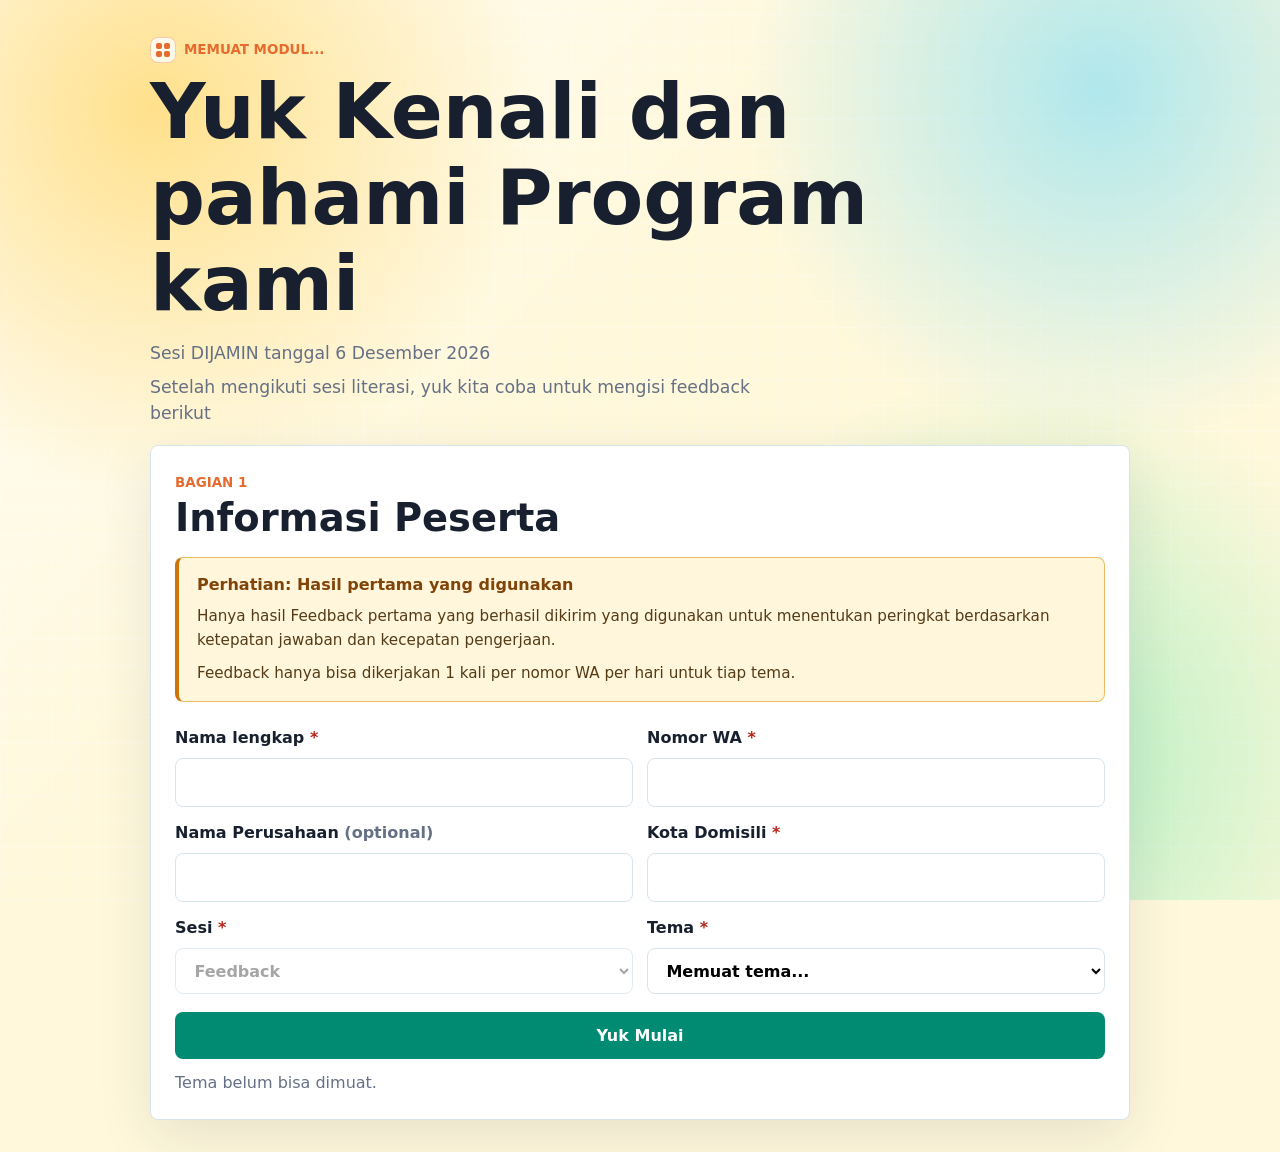
==== feedback.html @ 4ffc114e "Ganti URL Apps Script ke deployment baru" ====
<!doctype html>
<html lang="id" translate="no">
  <head>
    <meta charset="UTF-8" />
    <meta name="google" content="notranslate" />
    <meta name="viewport" content="width=device-width, initial-scale=1.0" />
    <title>Belajar Bersama Pemahaman Program</title>
    <link rel="stylesheet" href="./style.css?v=20261120-alert" />
  </head>
  <body>
    <main class="shell">
      <section class="intro" aria-labelledby="app-title">
        <div>
          <div class="module-title-row">
            <a class="dashboard-link" href="./hasil.html" aria-label="Buka hasil pengukuran">
              <span class="dashboard-icon" aria-hidden="true">
                <span></span>
                <span></span>
                <span></span>
                <span></span>
              </span>
            </a>
            <p class="eyebrow" id="active-module-label">Memuat modul...</p>
          </div>
          <h1 id="app-title">Yuk Kenali dan pahami Program kami</h1>
          <p class="lede session-date" id="session-date">Sesi DIJAMIN</p>
          <p class="lede followup-copy">
            Setelah mengikuti sesi literasi, yuk kita coba untuk mengisi feedback berikut
          </p>
        </div>
      </section>

      <section class="panel" id="participant-panel" aria-labelledby="participant-title">
        <div class="section-heading">
          <span class="section-number">Bagian 1</span>
          <h2 id="participant-title">Informasi Peserta</h2>
        </div>

        <aside class="feedback-policy" role="note" aria-labelledby="feedback-policy-title">
          <h3 id="feedback-policy-title">Perhatian: Hasil pertama yang digunakan</h3>
          <p>
            Hanya hasil Feedback pertama yang berhasil dikirim yang digunakan untuk menentukan
            peringkat berdasarkan ketepatan jawaban dan kecepatan pengerjaan.
          </p>
          <p>
            Feedback hanya bisa dikerjakan 1 kali per nomor WA per hari untuk tiap tema.
          </p>
        </aside>

        <form id="participant-form" class="participant-form">
          <div class="field-grid">
            <label>
              <span>Nama lengkap <strong>*</strong></span>
              <input id="full-name" name="fullName" type="text" autocomplete="name" required />
            </label>

            <label>
              <span>Nomor WA <strong>*</strong></span>
              <input
                id="whatsapp-number"
                name="whatsappNumber"
                type="tel"
                inputmode="tel"
                autocomplete="tel"
                required
              />
            </label>

            <label>
              <span>Nama Perusahaan <em>(optional)</em></span>
              <input id="company-name" name="companyName" type="text" autocomplete="organization" />
            </label>

            <label>
              <span>Kota Domisili <strong>*</strong></span>
              <input id="domicile" name="domicile" type="text" autocomplete="address-level2" required />
            </label>


            <label>
              <span>Sesi <strong>*</strong></span>
              <select id="test-session" name="testSession" required disabled>
                <option value="">Pilih sesi</option>
                <option value="Absensi">Absensi</option>
                <option value="Feedback" selected>Feedback</option>
              </select>
            </label>

            <label>
              <span>Tema <strong>*</strong></span>
              <select id="test-theme" name="testTheme" required>
                <option value="">Memuat tema...</option>
              </select>
            </label>
          </div>

          <button id="start-button" type="submit">Yuk Mulai</button>
        </form>

        <p id="bank-status" class="hint">Bahan pemahaman sedang dimuat.</p>
      </section>

      <section class="panel hidden" id="quiz-panel" aria-live="polite">
        <div class="section-heading">
          <span class="section-number">Bagian 2</span>
          <h2>Bahan Pemahaman</h2>
        </div>

        <div class="quiz-topline">
          <div>
            <span id="question-count">Butir 1 dari 1</span>
            <p id="question-module" class="module-name"></p>
          </div>
          <div class="timer-box" aria-live="polite">
            <span>Sisa waktu</span>
            <strong id="timer-display">00:00</strong>
          </div>
        </div>

        <p class="quiz-rule">Waktu tiap butir terbatas dan butir tidak bisa diulang. Jangan keluar dari halaman ini. Ekstensi browser (termasuk asisten AI) harus dimatikan.</p>

        <form id="quiz-form">
          <fieldset>
            <legend id="question-text"></legend>
            <div id="answer-options" class="options"></div>
          </fieldset>

          <div class="actions">
            <button id="next-button" type="submit">Lanjut</button>
          </div>
        </form>
      </section>

      <section class="panel hidden" id="result-panel" aria-live="polite">
        <div class="result-head">
          <p class="eyebrow">Ringkasan pemahaman</p>
          <h2 id="result-title">Hasil Anda</h2>
          <div id="participant-summary" class="participant-summary"></div>
          <p id="result-summary"></p>
          <p id="duration-summary" class="duration-summary"></p>
          <p class="official-results-note">
            Skor dan waktu resmi dihitung oleh server. Peserta yang keluar dari halaman quiz
            lebih dari 2 kali tidak masuk peringkat.
          </p>
          <p id="submit-status" class="submit-status"></p>
        </div>
        <div id="review-list" class="review-list"></div>
        <button id="close-button" type="button">Close</button>
      </section>

      <div id="message" class="message hidden" role="status"></div>
    </main>

    <script src="./app.js?v=20261120-endpoint2"></script>
  </body>
</html>
---- style.css ----
:root {
  color-scheme: light;
  --bg: #fff8db;
  --text: #18202f;
  --muted: #667085;
  --panel: #ffffff;
  --line: #d6e4ee;
  --primary: #008b72;
  --primary-dark: #006555;
  --primary-soft: #e1faf2;
  --accent: #e56b2f;
  --danger: #b42318;
  --success: #157a45;
  --shadow: 0 18px 55px rgba(28, 39, 66, 0.1);
}

* {
  box-sizing: border-box;
}

body {
  margin: 0;
  min-height: 100vh;
  background:
    radial-gradient(circle at 12% 12%, rgba(255, 214, 102, 0.72), transparent 28%),
    radial-gradient(circle at 86% 10%, rgba(89, 213, 255, 0.48), transparent 26%),
    radial-gradient(circle at 80% 84%, rgba(92, 230, 164, 0.48), transparent 30%),
    linear-gradient(135deg, rgba(255, 255, 255, 0.78), transparent 42%),
    repeating-linear-gradient(
      0deg,
      rgba(255, 255, 255, 0.28) 0,
      rgba(255, 255, 255, 0.28) 1px,
      transparent 1px,
      transparent 26px
    ),
    repeating-linear-gradient(
      90deg,
      rgba(255, 255, 255, 0.22) 0,
      rgba(255, 255, 255, 0.22) 1px,
      transparent 1px,
      transparent 26px
    ),
    var(--bg);
  background-attachment: fixed;
  color: var(--text);
  font-family:
    Inter, ui-sans-serif, system-ui, -apple-system, BlinkMacSystemFont, "Segoe UI", sans-serif;
  font-size: 16px;
  line-height: 1.5;
}

button,
input,
select {
  font: inherit;
}

button {
  min-height: 44px;
  border: 0;
  border-radius: 8px;
  background: var(--primary);
  color: white;
  cursor: pointer;
  font-weight: 700;
  padding: 0.72rem 1rem;
}

a.page-link {
  display: inline-flex;
  min-height: 34px;
  align-items: center;
  justify-content: center;
  border: 1px solid var(--line);
  border-radius: 8px;
  background: rgba(255, 255, 255, 0.82);
  color: var(--text);
  font-weight: 800;
  font-size: 0.84rem;
  padding: 0.42rem 0.7rem;
  text-decoration: none;
}

.nav-button {
  border: 1px solid var(--line);
}

a.page-link:hover {
  border-color: var(--primary);
  background: var(--primary-soft);
  color: var(--primary-dark);
}

.page-actions {
  display: grid;
  gap: 10px;
  align-self: start;
  justify-items: start;
}

.top-menu-bar {
  display: flex;
  flex-wrap: wrap;
  align-items: center;
  justify-content: flex-start;
  gap: 8px;
  margin-bottom: 18px;
  padding: 8px;
  border: 1px solid var(--line);
  border-radius: 8px;
  background: rgba(255, 255, 255, 0.72);
  box-shadow: 0 10px 30px rgba(28, 39, 66, 0.07);
}

.top-menu-bar .icon-link {
  flex: 0 0 auto;
}

.top-menu-bar .nav-button {
  width: auto;
}

.nav-button[data-end-session] {
  border-color: #ef4444;
  background: #dc2626;
  color: #ffffff;
}

.nav-button[data-end-session]:hover {
  border-color: #b91c1c;
  background: #b91c1c;
  color: #ffffff;
}

a.page-link-accent {
  border-color: rgba(229, 107, 47, 0.32);
  background: rgba(255, 255, 255, 0.82);
  color: var(--accent);
}

a.page-link-accent:hover {
  border-color: var(--accent);
  background: #fff4e7;
  color: #c8511f;
}

.icon-link {
  width: auto;
  min-width: 116px;
  min-height: 36px;
  justify-content: flex-start;
  gap: 8px;
  padding: 0 10px;
}

.nav-label {
  color: inherit;
  font-size: 0.78rem;
  font-weight: 850;
  line-height: 1;
}

.form-icon {
  position: relative;
  width: 16px;
  height: 20px;
  border: 2px solid currentColor;
  border-radius: 3px;
}

.form-icon::before,
.form-icon::after {
  position: absolute;
  right: 3px;
  left: 3px;
  height: 2px;
  border-radius: 99px;
  background: currentColor;
  content: "";
}

.form-icon::before {
  top: 5px;
}

.form-icon::after {
  top: 11px;
}

.leaderboard-icon {
  display: grid;
  width: 19px;
  height: 18px;
  grid-template-columns: repeat(3, 1fr);
  gap: 3px;
  align-items: end;
}

.leaderboard-icon i {
  display: block;
  border-radius: 2px 2px 0 0;
  background: currentColor;
}

.leaderboard-icon i:nth-child(1) {
  height: 10px;
}

.leaderboard-icon i:nth-child(2) {
  height: 18px;
}

.leaderboard-icon i:nth-child(3) {
  height: 13px;
}

.feedback-icon {
  position: relative;
  width: 20px;
  height: 16px;
  border: 2px solid currentColor;
  border-radius: 4px;
}

.feedback-icon::after {
  position: absolute;
  right: 3px;
  bottom: -6px;
  width: 7px;
  height: 7px;
  border-right: 2px solid currentColor;
  border-bottom: 2px solid currentColor;
  background: inherit;
  content: "";
  transform: rotate(45deg);
}

.certificate-icon {
  position: relative;
  width: 21px;
  height: 16px;
  border: 2px solid currentColor;
  border-radius: 3px;
}

.certificate-icon::before {
  position: absolute;
  right: 4px;
  bottom: -5px;
  width: 8px;
  height: 8px;
  border-radius: 999px;
  background: currentColor;
  content: "";
}

.end-session-icon {
  position: relative;
  width: 18px;
  height: 18px;
}

.end-session-icon::before,
.end-session-icon::after {
  position: absolute;
  top: 50%;
  left: 2px;
  right: 2px;
  height: 2px;
  border-radius: 99px;
  background: currentColor;
  content: "";
}

.end-session-icon::before {
  transform: translateY(-50%) rotate(45deg);
}

.end-session-icon::after {
  transform: translateY(-50%) rotate(-45deg);
}

.certificate-page {
  background:
    radial-gradient(circle at 8% 10%, rgba(0, 132, 190, 0.2), transparent 26%),
    radial-gradient(circle at 92% 86%, rgba(0, 181, 91, 0.18), transparent 26%),
    #f8fafc;
}

.certificate-shell {
  width: min(100% - 2rem, 1160px);
  margin: 0 auto;
  padding: 28px 0;
}

.certificate-controls {
  display: grid;
  grid-template-columns: 1fr minmax(280px, 380px);
  gap: 18px;
  align-items: end;
  margin-bottom: 18px;
}

.certificate-form {
  display: grid;
  gap: 10px;
}

.certificate-form label span {
  display: block;
  margin-bottom: 6px;
  color: var(--muted);
  font-size: 0.82rem;
  font-weight: 850;
}

.certificate-event-info {
  border-left: 4px solid var(--primary);
  color: var(--muted);
  font-size: 0.86rem;
  font-weight: 800;
  line-height: 1.35;
  margin: 0;
  padding: 4px 0 4px 10px;
}

.certificate-disclaimer {
  border: 1px solid #b9dff6;
  border-radius: 8px;
  background: rgba(238, 248, 255, 0.82);
  color: #334155;
  font-size: 0.82rem;
  font-weight: 700;
  line-height: 1.4;
  padding: 10px 12px;
}

.certificate-disclaimer ul {
  margin: 0;
  padding-left: 18px;
}

.certificate-disclaimer li + li {
  margin-top: 5px;
}

.certificate-disclaimer strong {
  color: #0f766e;
}

.certificate-status {
  border: 1px solid #ffd597;
  border-radius: 8px;
  background: #fff7dd;
  color: #8a4b0d;
  font-size: 0.9rem;
  font-weight: 800;
  white-space: pre-line;
  margin: 0;
  padding: 10px 12px;
}

.certificate-status a {
  display: inline-block;
  margin-top: 6px;
  color: var(--primary-dark);
}

.certificate-nav {
  align-self: end;
}

.certificate-stage {
  display: grid;
  gap: 14px;
}

.certificate-canvas {
  position: relative;
  overflow: hidden;
  aspect-ratio: 2000 / 1414;
  border: 1px solid #d7dee8;
  background: #ffffff url("./certificate-template.png") center / cover no-repeat;
  box-shadow: 0 18px 55px rgba(28, 39, 66, 0.16);
  color: #111827;
  text-align: center;
}

.certificate-name {
  position: absolute;
  top: 28.8%;
  left: 50%;
  display: block;
  width: min(58%, 760px);
  max-height: 11%;
  overflow: hidden;
  margin: 0;
  font-size: clamp(0.875rem, 2.72vw, 2.625rem);
  font-weight: 950;
  line-height: 1.05;
  padding: 0.04em 0.28em;
  transform: translateX(-50%);
  text-transform: uppercase;
  overflow-wrap: anywhere;
}

.certificate-episode {
  position: absolute;
  top: 57.2%;
  left: 50%;
  display: block;
  width: min(64%, 850px);
  max-height: 12%;
  overflow: hidden;
  margin: 0;
  font-size: clamp(0.78rem, 1.65vw, 1.45rem);
  font-weight: 900;
  line-height: 1.16;
  padding: 0;
  transform: translateX(-50%);
  overflow-wrap: anywhere;
}

.certificate-date {
  position: absolute;
  top: 68.8%;
  left: 50%;
  margin: 0;
  color: #4b5563;
  font-size: clamp(0.62rem, 1.05vw, 0.9rem);
  transform: translateX(-50%);
}

.certificate-date span {
  padding: 0 0.25em;
}

.certificate-serial {
  position: absolute;
  bottom: 4.2%;
  left: 4.6%;
  margin: 0;
  color: #536171;
  font-size: clamp(0.52rem, 1vw, 0.82rem);
  font-weight: 800;
  letter-spacing: 0.02em;
}

.certificate-actions {
  display: flex;
  justify-content: center;
}

@media print {
  @page {
    size: A4 landscape;
    margin: 0;
  }

  * {
    print-color-adjust: exact;
    -webkit-print-color-adjust: exact;
  }

  body {
    background: #ffffff;
  }

  .certificate-controls,
  .certificate-actions,
  .message {
    display: none !important;
  }

  .certificate-shell {
    width: 100%;
    padding: 0;
  }

  .certificate-stage {
    display: block;
  }

  .certificate-canvas {
    width: 297mm;
    height: 210mm;
    border: 0;
    box-shadow: none;
  }
}

button:hover {
  background: var(--primary-dark);
}

button:disabled {
  cursor: not-allowed;
  opacity: 0.55;
}

.secondary,
.ghost {
  background: #eef2f7;
  color: var(--text);
}

.secondary:hover,
.ghost:hover {
  background: #e2e8f0;
}

.text-button {
  min-height: auto;
  margin-top: 10px;
  border-radius: 0;
  background: transparent;
  color: var(--primary);
  padding: 0;
}

.text-button:hover {
  background: transparent;
  color: var(--primary-dark);
  text-decoration: underline;
}

.shell {
  width: min(100% - 2rem, 980px);
  margin: 0 auto;
  padding: 32px 0;
}

.intro {
  display: grid;
  grid-template-columns: 1fr auto;
  gap: 24px;
  align-items: end;
  margin-bottom: 18px;
}

.eyebrow {
  margin: 0 0 6px;
  color: var(--accent);
  font-size: 0.84rem;
  font-weight: 800;
  letter-spacing: 0;
  text-transform: uppercase;
}

.module-title-row {
  display: inline-flex;
  align-items: center;
  gap: 8px;
  margin-bottom: 6px;
}

.module-title-row .eyebrow {
  margin-bottom: 0;
}

.dashboard-link {
  display: inline-grid;
  width: 26px;
  height: 26px;
  place-items: center;
  border: 1px solid rgba(229, 107, 47, 0.32);
  border-radius: 8px;
  background: rgba(255, 255, 255, 0.78);
  color: var(--accent);
  text-decoration: none;
}

.dashboard-link:hover,
.dashboard-link:focus-visible {
  border-color: var(--accent);
  background: #fff4e7;
  outline: 3px solid rgba(229, 107, 47, 0.18);
}

.dashboard-icon {
  display: grid;
  width: 14px;
  height: 14px;
  grid-template-columns: repeat(2, 1fr);
  gap: 2px;
}

.dashboard-icon span {
  border-radius: 2px;
  background: currentColor;
}

h1,
h2 {
  margin: 0;
  letter-spacing: 0;
  line-height: 1.12;
}

h1 {
  max-width: 760px;
  font-size: clamp(2rem, 6vw, 4.8rem);
}

h2 {
  font-size: clamp(1.8rem, 4vw, 3.5rem);
}

.lede {
  max-width: 650px;
  margin: 14px 0 0;
  color: var(--muted);
  font-size: 1.08rem;
}

.followup-copy {
  margin-top: 8px;
}

.session-date {
  max-width: 100%;
  overflow-wrap: anywhere;
}

.session-title {
  color: var(--text);
  font-weight: 700;
}

.feedback-policy {
  margin-bottom: 24px;
  padding: 16px 18px;
  border: 1px solid #edbd63;
  border-left: 4px solid #cb750c;
  border-radius: 8px;
  background: #fff6dc;
  color: #553b15;
  font-size: 0.95rem;
  line-height: 1.6;
  overflow-wrap: anywhere;
}

.feedback-policy h3 {
  margin: 0;
  font-size: 1rem;
  line-height: 1.4;
  color: #804409;
}

.feedback-policy p {
  margin: 8px 0 0;
}

.official-results-note {
  margin: 12px 0 0;
  color: var(--muted);
  font-size: 0.9rem;
  line-height: 1.6;
}

.panel {
  border: 1px solid var(--line);
  border-radius: 8px;
  background: var(--panel);
  box-shadow: var(--shadow);
  padding: 24px;
}

.panel + .panel {
  margin-top: 18px;
}

.section-heading {
  margin-bottom: 18px;
}

.section-heading h2 {
  margin-top: 2px;
  font-size: clamp(1.55rem, 3vw, 2.45rem);
}

.section-number {
  color: var(--accent);
  font-size: 0.84rem;
  font-weight: 850;
  text-transform: uppercase;
}

.participant-form {
  display: grid;
  gap: 18px;
}

.participant-form label {
  display: block;
  font-weight: 800;
}

.participant-form label span {
  display: block;
  margin-bottom: 8px;
}

.participant-form strong {
  color: var(--danger);
}

.participant-form em {
  color: var(--muted);
  font-style: normal;
  font-weight: 700;
}

.field-grid {
  display: grid;
  grid-template-columns: repeat(2, minmax(0, 1fr));
  gap: 14px;
}

input[type="url"],
input[type="tel"],
input[type="date"],
input[type="text"],
select {
  width: 100%;
  min-height: 44px;
  border: 1px solid var(--line);
  border-radius: 8px;
  background: white;
  padding: 0.72rem 0.9rem;
}

input[type="url"]:focus,
input[type="tel"]:focus,
input[type="date"]:focus,
input[type="text"]:focus,
select:focus,
.option-card:focus-within {
  border-color: var(--primary);
  outline: 3px solid rgba(15, 107, 95, 0.16);
}

.hint {
  margin: 12px 0 0;
  color: var(--muted);
}

.module-name {
  margin: 4px 0 0;
  color: var(--muted);
  font-size: 0.92rem;
}

.format-help {
  margin-top: 18px;
}

summary {
  cursor: pointer;
  font-weight: 800;
}

.table-wrap {
  overflow-x: auto;
  margin-top: 12px;
}

table {
  width: 100%;
  min-width: 760px;
  border-collapse: collapse;
}

th,
td {
  border: 1px solid var(--line);
  padding: 10px;
  text-align: left;
  vertical-align: top;
}

th {
  background: #f1f5f9;
}

.sort-button {
  display: inline-flex;
  width: 100%;
  min-height: 28px;
  align-items: center;
  justify-content: space-between;
  gap: 6px;
  border: 0;
  border-radius: 6px;
  background: transparent;
  color: var(--text);
  font-size: 0.82rem;
  font-weight: 900;
  padding: 4px 6px;
  text-align: left;
}

.sort-button:hover,
.sort-button.active {
  background: #e2e8f0;
  color: var(--primary-dark);
}

.sort-button::after {
  color: var(--muted);
  content: "↕";
  font-size: 0.72rem;
}

.sort-button.active[data-direction="asc"]::after {
  content: "↑";
}

.sort-button.active[data-direction="desc"]::after {
  content: "↓";
}

.quiz-topline,
.actions {
  display: flex;
  align-items: center;
  justify-content: space-between;
  gap: 12px;
}

.quiz-topline {
  margin-bottom: 20px;
}

.timer-box {
  min-width: 150px;
  border: 1px solid rgba(15, 107, 95, 0.18);
  border-radius: 8px;
  background: var(--primary-soft);
  padding: 10px 12px;
}

.timer-box span {
  display: block;
  color: var(--muted);
  font-size: 0.82rem;
  font-weight: 800;
}

.timer-box strong {
  color: var(--primary-dark);
  font-size: 1.35rem;
}

#question-count {
  color: var(--muted);
  font-weight: 800;
}

fieldset {
  min-width: 0;
  border: 0;
  margin: 0;
  padding: 0;
}

legend {
  width: 100%;
  margin-bottom: 18px;
  font-size: 1.45rem;
  font-weight: 850;
  line-height: 1.35;
}

.options {
  display: grid;
  gap: 10px;
}

.option-card {
  display: grid;
  grid-template-columns: auto 1fr;
  gap: 12px;
  align-items: start;
  border: 1px solid var(--line);
  border-radius: 8px;
  padding: 14px;
  cursor: pointer;
}

.option-card:hover {
  border-color: rgba(15, 107, 95, 0.45);
  background: var(--primary-soft);
}

.option-card input {
  margin-top: 5px;
  accent-color: var(--primary);
}

.option-letter {
  color: var(--primary);
  font-weight: 850;
}

.actions {
  margin-top: 22px;
}

.result-head {
  margin-bottom: 18px;
}

#result-summary {
  color: var(--muted);
  font-size: 1.08rem;
}

.duration-summary,
.submit-status {
  color: var(--muted);
  font-weight: 700;
}

.participant-summary {
  display: grid;
  grid-template-columns: repeat(2, minmax(0, 1fr));
  gap: 8px 16px;
  margin: 16px 0;
  border-top: 1px solid var(--line);
  border-bottom: 1px solid var(--line);
  padding: 14px 0;
}

.participant-summary p {
  margin: 0;
  color: var(--muted);
}

.participant-summary strong {
  color: var(--text);
}

.review-list {
  display: grid;
  gap: 12px;
  margin: 18px 0;
}

.answer-checklist {
  display: grid;
  gap: 10px;
  margin: 0;
  padding-left: 1.35rem;
}

.answer-checklist li {
  display: grid;
  grid-template-columns: auto 1fr;
  gap: 10px;
  align-items: center;
  border: 1px solid var(--line);
  border-radius: 8px;
  padding: 12px 14px;
}

.answer-icon {
  display: inline-grid;
  width: 26px;
  height: 26px;
  place-items: center;
  border-radius: 999px;
  background: var(--primary-soft);
  color: var(--success);
  font-weight: 900;
}

.answer-checklist .missing .answer-icon {
  background: #fff4f2;
  color: var(--danger);
}

.sr-only {
  position: absolute;
  width: 1px;
  height: 1px;
  overflow: hidden;
  clip: rect(0, 0, 0, 0);
  white-space: nowrap;
}

.review-item {
  border: 1px solid var(--line);
  border-left: 5px solid var(--success);
  border-radius: 8px;
  padding: 14px;
}

.review-item.wrong {
  border-left-color: var(--danger);
  background: #fff4f2;
}

.review-question {
  margin: 0 0 8px;
  font-weight: 800;
}

.review-meta {
  margin: 0;
  color: var(--muted);
}

.result-page .intro {
  align-items: center;
}

.result-page h1 {
  font-size: clamp(2rem, 4vw, 3.2rem);
}

.result-page h2 {
  font-size: clamp(1.45rem, 2.6vw, 2.1rem);
}

.result-page .lede {
  font-size: 0.98rem;
}

.metric-grid {
  display: grid;
  grid-template-columns: repeat(4, minmax(0, 1fr));
  gap: 14px;
  margin-bottom: 18px;
}

.metric-card {
  border: 1px solid var(--line);
  border-radius: 8px;
  background: rgba(255, 255, 255, 0.9);
  box-shadow: var(--shadow);
  padding: 14px;
}

.metric-card-participants {
  border-color: #b9dff6;
  background: linear-gradient(135deg, #eef8ff, #ffffff);
}

.metric-card-average {
  border-color: #b9eadc;
  background: linear-gradient(135deg, #e9fbf4, #ffffff);
}

.metric-card-highest {
  border-color: #ffd597;
  background: linear-gradient(135deg, #fff5dd, #ffffff);
}

.metric-card-duration {
  border-color: #f7c7b0;
  background: linear-gradient(135deg, #fff0e9, #ffffff);
}

.metric-card span {
  display: block;
  color: var(--muted);
  font-size: 0.78rem;
  font-weight: 800;
}

.metric-card strong {
  display: block;
  margin-top: 6px;
  color: var(--primary-dark);
  font-size: clamp(1.45rem, 3vw, 2.25rem);
  line-height: 1;
}

.split-metric {
  display: grid;
  grid-template-columns: repeat(2, minmax(0, 1fr));
  gap: 8px;
  margin-top: 8px;
}

.split-metric p {
  min-width: 0;
  border-radius: 8px;
  background: rgba(255, 255, 255, 0.68);
  margin: 0;
  padding: 8px;
}

.split-metric small {
  display: block;
  color: var(--muted);
  font-size: 0.68rem;
  font-weight: 850;
  line-height: 1;
}

.split-metric strong {
  font-size: clamp(1.05rem, 2.2vw, 1.55rem);
  overflow-wrap: anywhere;
}

.metric-card-duration .split-metric strong {
  font-size: clamp(0.82rem, 1.5vw, 1.08rem);
  line-height: 1.18;
}

.filter-panel {
  margin-bottom: 18px;
}

.compact-head .section-heading {
  margin-bottom: 0;
}

.compact-head .section-heading h2 {
  font-size: clamp(1.15rem, 2vw, 1.55rem);
}

.dashboard-head {
  display: grid;
  grid-template-columns: 1fr auto;
  gap: 18px;
  align-items: start;
}

.dashboard-controls {
  display: grid;
  grid-template-columns: repeat(4, minmax(145px, 1fr)) auto;
  gap: 10px;
  align-items: end;
}

.dashboard-controls label {
  color: var(--muted);
  font-size: 0.76rem;
  font-weight: 800;
}

.dashboard-controls span {
  display: block;
  margin-bottom: 6px;
}

.results-table-wrap {
  margin-top: 8px;
}

.results-table td strong,
.results-table td span {
  display: block;
}

.results-table td span {
  color: var(--muted);
  font-size: 0.8rem;
}

.results-table th,
.results-table td {
  font-size: 0.88rem;
}

.pagination-bar {
  display: flex;
  align-items: center;
  justify-content: space-between;
  gap: 12px;
  margin-top: 12px;
  color: var(--muted);
  font-size: 0.86rem;
  font-weight: 800;
}

.pagination-actions {
  display: flex;
  gap: 8px;
}

.pagination-actions button {
  min-height: 34px;
  padding: 0.4rem 0.7rem;
}

.empty-state {
  border: 1px dashed var(--line);
  border-radius: 8px;
  background: #f8fafc;
  color: var(--muted);
  font-weight: 800;
  margin: 12px 0;
  padding: 18px;
  text-align: center;
}

.comparison-panel {
  margin-bottom: 18px;
}

.comparison-legend {
  display: flex;
  flex-wrap: wrap;
  gap: 12px;
  margin: -6px 0 16px;
  color: var(--muted);
  font-size: 0.82rem;
  font-weight: 800;
}

.comparison-legend span {
  display: inline-flex;
  align-items: center;
  gap: 7px;
}

.comparison-legend i {
  display: inline-block;
  width: 12px;
  height: 12px;
  border-radius: 3px;
}

.legend-pre,
.bar-pre {
  background: #f59e0b;
}

.legend-post,
.bar-post {
  background: var(--primary);
}

.comparison-chart {
  display: grid;
  grid-template-columns: 44px repeat(auto-fit, minmax(150px, 1fr));
  gap: 16px;
  align-items: end;
  min-height: 310px;
  border: 1px solid var(--line);
  border-radius: 8px;
  background:
    linear-gradient(to top, #dbe5ee 1px, transparent 1px) 44px 0 / calc(100% - 44px) 25%,
    #ffffff;
  padding: 16px;
}

.bar-chart-scale {
  display: grid;
  height: 220px;
  align-self: start;
  color: var(--muted);
  font-size: 0.78rem;
  font-weight: 850;
  line-height: 1;
  text-align: right;
}

.chart-group {
  display: grid;
  gap: 8px;
  justify-items: center;
}

.chart-bars {
  display: grid;
  grid-template-columns: repeat(2, 42px);
  gap: 10px;
  align-items: end;
  height: 220px;
}

.chart-bar-wrap {
  display: grid;
  grid-template-rows: 24px 1fr 22px;
  gap: 6px;
  align-items: end;
  height: 100%;
  justify-items: center;
}

.chart-bar-wrap strong,
.chart-bar-wrap span {
  color: var(--muted);
  font-size: 0.74rem;
  font-weight: 850;
  line-height: 1;
}

.chart-bar-wrap strong {
  color: var(--text);
}

.chart-bar {
  width: 100%;
  min-height: 4px;
  border-radius: 8px 8px 3px 3px;
}

.chart-caption {
  display: grid;
  gap: 4px;
  justify-items: center;
  text-align: center;
}

.chart-caption strong {
  max-width: 150px;
  font-size: 0.82rem;
  line-height: 1.2;
}

.chart-caption span {
  color: var(--muted);
  font-size: 0.74rem;
  font-weight: 800;
}

.chart-caption .chart-count {
  color: var(--text);
  font-size: 0.66rem;
  font-weight: 800;
  line-height: 1.35;
}

.delta-pill {
  display: inline-block;
  min-width: 76px;
  border-radius: 999px;
  font-size: 0.78rem;
  font-weight: 900;
  padding: 6px 8px;
  text-align: center;
  text-transform: uppercase;
}

.delta-pill.positive {
  background: var(--primary-soft);
  color: var(--success);
}

.delta-pill.negative {
  background: #fff4f2;
  color: var(--danger);
}

.message {
  position: fixed;
  right: 18px;
  bottom: 18px;
  max-width: min(420px, calc(100vw - 36px));
  border-radius: 8px;
  background: #18202f;
  color: white;
  box-shadow: var(--shadow);
  padding: 14px 16px;
}

.login-page {
  display: grid;
  min-height: 100vh;
  place-items: center;
}

.login-shell {
  width: min(100% - 2rem, 460px);
}

.login-card {
  border: 1px solid var(--line);
  border-radius: 8px;
  background: rgba(255, 255, 255, 0.94);
  box-shadow: var(--shadow);
  padding: 28px;
}

.login-card h1 {
  font-size: clamp(2rem, 7vw, 3.5rem);
}

.login-form {
  display: grid;
  gap: 12px;
  margin-top: 20px;
}

.login-form label span {
  display: block;
  margin-bottom: 6px;
  color: var(--muted);
  font-size: 0.84rem;
  font-weight: 850;
}

.login-form input {
  width: 100%;
}

.access-closed-page {
  display: grid;
  min-height: 100vh;
  place-items: center;
}

.access-closed-shell {
  width: min(100% - 2rem, 560px);
}

.access-closed-card {
  border: 1px solid var(--line);
  border-radius: 8px;
  background: rgba(255, 255, 255, 0.94);
  box-shadow: var(--shadow);
  padding: 28px;
  text-align: center;
}

.access-closed-card h1 {
  margin-top: 0;
  font-size: clamp(2rem, 7vw, 3.4rem);
}

.access-closed-note {
  margin: 0 0 14px;
  color: var(--muted);
  font-size: 1rem;
  font-weight: 700;
}

.access-closed-card .page-link {
  margin-top: 14px;
}

.leaderboard-body {
  background:
    radial-gradient(circle at 10% 10%, rgba(255, 214, 102, 0.86), transparent 27%),
    radial-gradient(circle at 90% 18%, rgba(239, 78, 123, 0.22), transparent 25%),
    radial-gradient(circle at 82% 84%, rgba(0, 139, 114, 0.28), transparent 28%),
    linear-gradient(135deg, #fff8db, #d9fff4 60%, #eef8ff);
}

.leaderboard-shell {
  position: relative;
  width: min(100% - 2rem, 1080px);
  margin: 0 auto;
  padding: 32px 0;
}

.leaderboard-hero {
  display: grid;
  grid-template-columns: 1fr auto;
  gap: 24px;
  align-items: start;
  margin-bottom: 18px;
}

.leaderboard-hero h1 {
  max-width: 780px;
  font-size: clamp(2.3rem, 6vw, 5rem);
}

.podium {
  display: grid;
  grid-template-columns: minmax(0, 520px);
  gap: 14px;
  justify-content: center;
  margin-bottom: 18px;
  align-items: end;
}

.podium-card {
  position: relative;
  overflow: hidden;
  border: 1px solid var(--line);
  border-radius: 8px;
  background: linear-gradient(145deg, rgba(255, 255, 255, 0.96), rgba(255, 245, 221, 0.9));
  box-shadow: var(--shadow);
  padding: 20px;
  text-align: center;
}

.podium-card::before {
  position: absolute;
  inset: -45% -30% auto auto;
  width: 180px;
  height: 180px;
  border-radius: 999px;
  background: rgba(245, 158, 11, 0.18);
  content: "";
}

.podium-card.rank-1 {
  min-height: 230px;
  border-color: #f7c948;
  background: linear-gradient(145deg, #fff7cf, #ffffff);
}

.podium-card.rank-2 {
  min-height: 200px;
  background: linear-gradient(145deg, #eef8ff, #ffffff);
}

.podium-card.rank-3 {
  min-height: 185px;
  background: linear-gradient(145deg, #fff0e9, #ffffff);
}

.podium-medal {
  position: relative;
  display: inline-grid;
  min-width: 48px;
  min-height: 48px;
  place-items: center;
  border-radius: 999px;
  background: var(--accent);
  color: white;
  font-weight: 950;
}

.podium-card.rank-1 .podium-medal {
  background: #f59e0b;
}

.podium-card.rank-2 .podium-medal {
  background: #1d9bf0;
}

.podium-card.rank-3 .podium-medal {
  background: #d97706;
}

.podium-card h2 {
  position: relative;
  margin-top: 14px;
  font-size: clamp(1.25rem, 2.4vw, 1.8rem);
}

.podium-card strong {
  position: relative;
  display: block;
  margin-top: 10px;
  color: var(--primary-dark);
  font-size: clamp(2.4rem, 5vw, 4.5rem);
  line-height: 1;
}

.podium-card p {
  position: relative;
  margin: 10px 0 0;
  color: var(--muted);
  font-weight: 800;
}

.leaderboard-card {
  border: 1px solid var(--line);
  border-radius: 8px;
  background: rgba(255, 255, 255, 0.94);
  box-shadow: var(--shadow);
  padding: 24px;
}

.rank-list {
  display: grid;
  gap: 10px;
  margin: 0;
  padding: 0;
}

.rank-item {
  display: grid;
  grid-template-columns: 52px minmax(180px, 1fr) minmax(120px, 0.8fr) 92px 130px;
  gap: 12px;
  align-items: center;
  border: 1px solid var(--line);
  border-radius: 8px;
  background: #ffffff;
  padding: 12px;
}

.rank-item.top-rank {
  border-color: #ffd597;
  background: linear-gradient(90deg, #fff7dd, #ffffff);
}

.rank-number {
  display: inline-grid;
  width: 40px;
  height: 40px;
  place-items: center;
  border-radius: 999px;
  background: var(--primary-soft);
  color: var(--primary-dark);
  font-weight: 950;
}

.top-rank .rank-number {
  background: #f59e0b;
  color: white;
}

.rank-person strong,
.rank-person span {
  display: block;
}

.rank-person span,
.rank-theme,
.rank-time {
  color: var(--muted);
  font-size: 0.9rem;
  font-weight: 800;
}

.rank-score {
  color: var(--primary-dark);
  font-size: 1.05rem;
  font-weight: 950;
  text-align: right;
}

.rank-time {
  text-align: right;
}

.confetti-layer {
  pointer-events: none;
  position: fixed;
  inset: 0;
  z-index: 10;
  overflow: hidden;
}

.confetti-layer span {
  position: absolute;
  top: -20px;
  left: var(--x);
  width: 9px;
  height: 15px;
  border-radius: 2px;
  opacity: 0.85;
  animation: confetti-fall var(--duration) linear var(--delay) infinite;
}

@keyframes confetti-fall {
  0% {
    transform: translate3d(0, -30px, 0) rotate(0deg);
  }

  100% {
    transform: translate3d(24px, 110vh, 0) rotate(var(--rotation));
  }
}

.hidden {
  display: none;
}

@media (max-width: 720px) {
  .shell {
    width: min(100% - 1rem, 980px);
    padding: 18px 0;
  }

  .intro,
  .leaderboard-hero,
  .field-grid,
  .participant-summary,
  .metric-grid,
  .dashboard-head,
  .dashboard-controls {
    grid-template-columns: 1fr;
  }

  .comparison-chart {
    grid-template-columns: 36px repeat(auto-fit, minmax(120px, 1fr));
    overflow-x: auto;
  }

  .panel {
    padding: 18px;
  }

  .quiz-topline,
  .actions,
  .pagination-bar,
  .pagination-actions {
    align-items: stretch;
    flex-direction: column;
  }

  button {
    width: 100%;
  }

  .top-menu-bar button,
  .top-menu-bar .page-link {
    width: auto;
  }

  .text-button {
    width: auto;
  }

  .podium,
  .rank-item {
    grid-template-columns: 1fr;
  }

  .rank-score,
  .rank-time {
    text-align: left;
  }
}

/* Mode quiz aman: teks soal tidak bisa diseleksi, timer per butir */
#quiz-panel {
  -webkit-user-select: none;
  user-select: none;
  -webkit-touch-callout: none;
}

.quiz-rule {
  margin: 0 0 12px;
  font-size: 0.9rem;
  opacity: 0.8;
}

.timer-warning {
  color: #c0392b;
}

.text-canvas {
  display: block;
  max-width: 100%;
  pointer-events: none;
}

.option-card .text-canvas {
  flex: 1 1 auto;
}

.option-card {
  grid-template-columns: auto auto 1fr;
}

/* Peringatan ekstensi: tebal, mencolok, berkedip pelan */
.alert-extension {
  display: grid;
  gap: 4px;
  margin-top: 12px;
  padding: 14px 16px;
  border: 2px solid #b91c1c;
  border-radius: 10px;
  background: #fef08a;
  color: #7f1d1d;
  font-weight: 700;
  line-height: 1.45;
  box-shadow: 0 0 0 4px rgba(220, 38, 38, 0.18);
  animation: alert-extension-pulse 1.6s ease-in-out infinite;
}

.alert-extension strong {
  font-size: 1.05rem;
  color: #b91c1c;
  letter-spacing: 0.02em;
}

#message.alert-extension {
  z-index: 1000;
}

@keyframes alert-extension-pulse {
  0%, 100% { box-shadow: 0 0 0 4px rgba(220, 38, 38, 0.18); }
  50% { box-shadow: 0 0 0 8px rgba(220, 38, 38, 0.32); }
}

@media (prefers-reduced-motion: reduce) {
  .alert-extension { animation: none; }
}
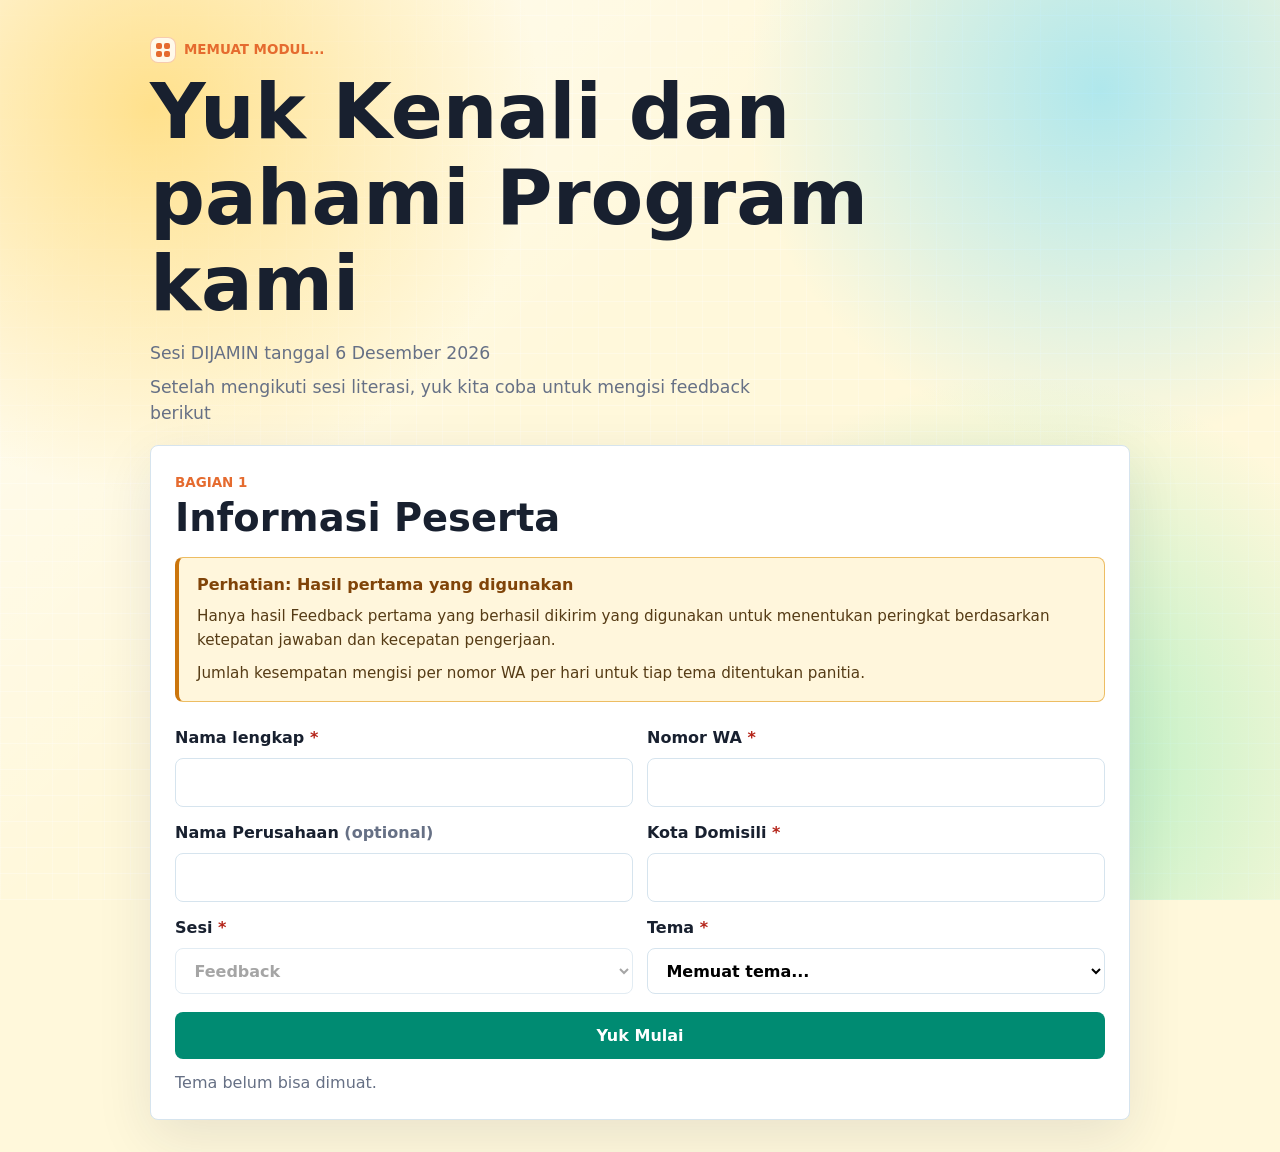
==== commit bce904df: "Add files via upload" ====
--- a/feedback.html
+++ b/feedback.html
@@ -5,7 +5,7 @@
     <meta name="google" content="notranslate" />
     <meta name="viewport" content="width=device-width, initial-scale=1.0" />
     <title>Belajar Bersama Pemahaman Program</title>
-    <link rel="stylesheet" href="./style.css?v=20261120-alert" />
+    <link rel="stylesheet" href="./style.css?v=20261123-mode" />
   </head>
   <body>
     <main class="shell">
@@ -43,7 +43,7 @@
             peringkat berdasarkan ketepatan jawaban dan kecepatan pengerjaan.
           </p>
           <p>
-            Feedback hanya bisa dikerjakan 1 kali per nomor WA per hari untuk tiap tema.
+            Jumlah kesempatan mengisi per nomor WA per hari untuk tiap tema ditentukan panitia.
           </p>
         </aside>
 
@@ -112,12 +112,12 @@
             <p id="question-module" class="module-name"></p>
           </div>
           <div class="timer-box" aria-live="polite">
-            <span>Sisa waktu</span>
+            <span>Lama pengerjaan</span>
             <strong id="timer-display">00:00</strong>
           </div>
         </div>
 
-        <p class="quiz-rule">Waktu tiap butir terbatas dan butir tidak bisa diulang. Jangan keluar dari halaman ini. Ekstensi browser (termasuk asisten AI) harus dimatikan.</p>
+        <p class="quiz-rule">Butir tidak bisa diulang.</p>
 
         <form id="quiz-form">
           <fieldset>
@@ -151,6 +151,6 @@
       <div id="message" class="message hidden" role="status"></div>
     </main>
 
-    <script src="./app.js?v=20261120-endpoint2"></script>
+    <script src="./app.js?v=20261123-mode"></script>
   </body>
 </html>
--- a/style.css
+++ b/style.css
@@ -1717,7 +1717,7 @@
 }
 
 /* Mode quiz aman: teks soal tidak bisa diseleksi, timer per butir */
-#quiz-panel {
+#quiz-panel.secure {
   -webkit-user-select: none;
   user-select: none;
   -webkit-touch-callout: none;
